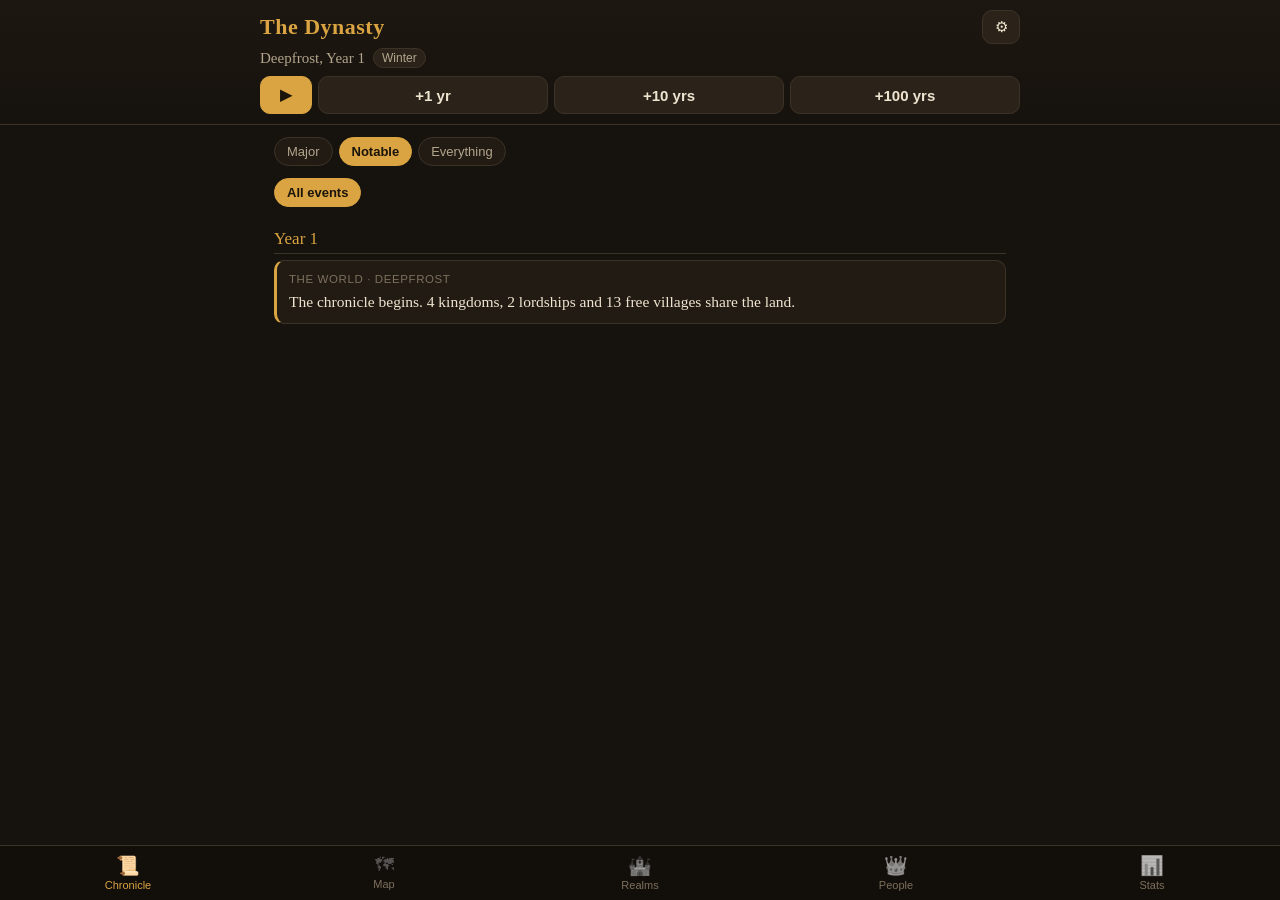
==== index.html @ d068187b "Prototype 0.1: living world sim with chronicle, map, realms, people and stats Installable as a home-" ====
<!doctype html>
<html lang="en">
<head>
  <meta charset="utf-8">
  <meta name="viewport" content="width=device-width, initial-scale=1, viewport-fit=cover">
  <title>The Dynasty</title>
  <meta name="description" content="A living world sim: kingdoms, villages, vagabonds and dynasties that write their own history.">
  <meta name="theme-color" content="#16120d">
  <meta name="apple-mobile-web-app-capable" content="yes">
  <meta name="mobile-web-app-capable" content="yes">
  <meta name="apple-mobile-web-app-status-bar-style" content="black-translucent">
  <meta name="apple-mobile-web-app-title" content="The Dynasty">
  <link rel="manifest" href="manifest.webmanifest">
  <link rel="icon" href="icons/icon-192.png">
  <link rel="apple-touch-icon" href="icons/apple-touch-icon.png">
  <link rel="stylesheet" href="css/style.css">
</head>
<body>
  <header class="top">
    <div class="brand">
      <h1>The Dynasty</h1>
      <button class="icon-btn" id="btnWorld" aria-label="New world">⚙</button>
    </div>
    <div class="date"><span id="date">—</span><span class="season" id="season"></span></div>
    <div class="controls">
      <button id="btnPlay" class="ctl primary" aria-label="Play">▶</button>
      <button id="btnYear" class="ctl">+1 yr</button>
      <button id="btnTen" class="ctl">+10 yrs</button>
      <button id="btnHundred" class="ctl">+100 yrs</button>
    </div>
    <div class="progress" id="progress" hidden><div id="progressBar"></div></div>
  </header>

  <main id="view"></main>

  <nav class="tabs" id="tabs">
    <button data-tab="chronicle" class="on"><span>📜</span>Chronicle</button>
    <button data-tab="map"><span>🗺</span>Map</button>
    <button data-tab="realms"><span>🏰</span>Realms</button>
    <button data-tab="people"><span>👑</span>People</button>
    <button data-tab="stats"><span>📊</span>Stats</button>
  </nav>

  <div class="sheet-wrap" id="sheetWrap" hidden>
    <div class="sheet" id="sheet" role="dialog" aria-modal="true"></div>
  </div>

  <script type="module" src="js/ui.js"></script>
</body>
</html>
---- css/style.css ----
[hidden] { display: none !important; }
:root {
  --bg: #16120d; --panel: #211b14; --panel2: #2b231a; --line: #3d3226; --ink: #efe4cf; --dim: #b3a58c; --faint: #7d705c;
  --gold: #d9a441; --red: #d0503c; --green: #6fbf73; --blue: #6aa6e0;
  --serif: "Iowan Old Style", "Palatino Linotype", Palatino, Georgia, serif;
  --sans: -apple-system, BlinkMacSystemFont, "Segoe UI", Roboto, sans-serif;
  --safe-b: env(safe-area-inset-bottom, 0px); --safe-t: env(safe-area-inset-top, 0px);
}
* { box-sizing: border-box; -webkit-tap-highlight-color: transparent; }
html, body { margin: 0; background: var(--bg); color: var(--ink); font-family: var(--sans); font-size: 15px; }
body { padding-bottom: calc(64px + var(--safe-b)); min-height: 100vh; }
button { font: inherit; color: inherit; cursor: pointer; }

.top { position: sticky; top: 0; z-index: 5; background: linear-gradient(#1d1711, #16120d); border-bottom: 1px solid var(--line); padding: calc(10px + var(--safe-t)) 14px 10px; }
.brand { display: flex; align-items: center; justify-content: space-between; }
.brand h1 { font-family: var(--serif); font-size: 22px; margin: 0; letter-spacing: .5px; color: var(--gold); }
.icon-btn { background: var(--panel2); border: 1px solid var(--line); border-radius: 10px; width: 38px; height: 34px; }
.date { margin: 4px 0 8px; color: var(--dim); font-family: var(--serif); display: flex; gap: 8px; align-items: center; }
.season { font-size: 12px; padding: 2px 8px; border-radius: 99px; background: var(--panel2); border: 1px solid var(--line); font-family: var(--sans); }
.controls { display: grid; grid-template-columns: 52px 1fr 1fr 1fr; gap: 6px; }
.ctl { background: var(--panel2); border: 1px solid var(--line); border-radius: 10px; padding: 9px 0; font-weight: 600; }
.ctl.primary { background: var(--gold); color: #1b140b; border-color: var(--gold); }
.ctl:disabled { opacity: .45; }
.progress { height: 4px; background: var(--panel2); border-radius: 4px; margin-top: 8px; overflow: hidden; }
.progress div { height: 100%; width: 0; background: var(--gold); transition: width .1s; }

main { padding: 12px 14px 20px; }
.tabs { position: fixed; bottom: 0; left: 0; right: 0; display: grid; grid-template-columns: repeat(5, 1fr); background: #120e0a; border-top: 1px solid var(--line); padding-bottom: var(--safe-b); z-index: 6; }
.tabs button { background: none; border: 0; padding: 8px 0 9px; font-size: 11px; color: var(--faint); display: flex; flex-direction: column; align-items: center; gap: 2px; }
.tabs button span { font-size: 19px; filter: grayscale(1); opacity: .7; }
.tabs button.on { color: var(--gold); }
.tabs button.on span { filter: none; opacity: 1; }

.chips { display: flex; gap: 6px; overflow-x: auto; padding-bottom: 6px; margin-bottom: 6px; scrollbar-width: none; }
.chip { flex: none; background: var(--panel); border: 1px solid var(--line); border-radius: 99px; padding: 6px 12px; font-size: 13px; color: var(--dim); }
.chip.on { background: var(--gold); color: #1b140b; border-color: var(--gold); font-weight: 600; }
.search { width: 100%; background: var(--panel); border: 1px solid var(--line); color: var(--ink); border-radius: 10px; padding: 10px 12px; font: inherit; margin-bottom: 10px; }

.year { font-family: var(--serif); color: var(--gold); margin: 16px 0 6px; font-size: 17px; border-bottom: 1px solid var(--line); padding-bottom: 4px; }
.entry { background: var(--panel); border: 1px solid var(--line); border-left: 3px solid var(--line); border-radius: 10px; padding: 10px 12px; margin-bottom: 8px; line-height: 1.45; font-family: var(--serif); font-size: 15.5px; }
.entry.i3 { border-left-color: var(--gold); }
.entry.i2 { border-left-color: #8a6a3a; }
.entry.i1 { font-size: 14px; color: var(--dim); }
.entry .meta { font-family: var(--sans); font-size: 11.5px; color: var(--faint); margin-bottom: 3px; text-transform: uppercase; letter-spacing: .6px; }
.entry .who { display: flex; flex-wrap: wrap; gap: 6px; margin-top: 7px; }
.pill { font-family: var(--sans); font-size: 12px; background: var(--panel2); border: 1px solid var(--line); border-radius: 99px; padding: 3px 9px; color: var(--ink); }
.pill.dead { color: var(--faint); text-decoration: line-through; }
.more { width: 100%; background: var(--panel2); border: 1px solid var(--line); border-radius: 10px; padding: 11px; color: var(--dim); margin-top: 6px; }
.empty { color: var(--dim); text-align: center; padding: 40px 10px; font-family: var(--serif); line-height: 1.5; }

.card { background: var(--panel); border: 1px solid var(--line); border-radius: 12px; padding: 12px; margin-bottom: 10px; }
.card.tap { cursor: pointer; }
.card h3 { margin: 0 0 2px; font-family: var(--serif); font-size: 18px; display: flex; align-items: center; gap: 8px; }
.swatch { width: 12px; height: 12px; border-radius: 3px; flex: none; display: inline-block; }
.sub { color: var(--dim); font-size: 13px; }
.kv { display: grid; grid-template-columns: repeat(3, 1fr); gap: 6px; margin-top: 10px; }
.kv div { background: var(--panel2); border-radius: 8px; padding: 6px 8px; }
.kv b { display: block; font-size: 15px; }
.kv small { color: var(--faint); font-size: 11px; text-transform: uppercase; letter-spacing: .5px; }
.tag { display: inline-block; font-size: 11.5px; padding: 2px 8px; border-radius: 99px; background: var(--panel2); border: 1px solid var(--line); color: var(--dim); margin: 2px 3px 0 0; }
.tag.war { color: #ffb4a6; border-color: #6a2e24; }
.tag.title { color: var(--gold); border-color: #6b5226; }
.tag.rep { color: #e9a3ff; border-color: #563063; }

.mapbox { position: relative; border-radius: 12px; overflow: hidden; border: 1px solid var(--line); background: #10202c; touch-action: pan-y; }
.mapbox canvas { display: block; width: 100%; height: auto; image-rendering: pixelated; }
.legend { display: flex; flex-wrap: wrap; gap: 6px 12px; margin: 10px 2px; font-size: 12px; color: var(--dim); }
.legend span { display: inline-flex; align-items: center; gap: 5px; }

.stats { display: grid; grid-template-columns: 1fr 1fr; gap: 8px; }
.stat { background: var(--panel); border: 1px solid var(--line); border-radius: 12px; padding: 12px; }
.stat b { font-size: 24px; font-family: var(--serif); color: var(--gold); display: block; }
.stat small { color: var(--dim); }
h2.sec { font-family: var(--serif); font-size: 18px; margin: 18px 0 8px; color: var(--gold); }

.sheet-wrap { position: fixed; inset: 0; background: rgba(0,0,0,.55); z-index: 20; display: flex; align-items: flex-end; }
.sheet { background: var(--bg); border-top: 1px solid var(--line); border-radius: 16px 16px 0 0; width: 100%; max-height: 88vh; overflow-y: auto; padding: 8px 16px calc(24px + var(--safe-b)); }
.sheet .grab { width: 40px; height: 5px; border-radius: 5px; background: var(--line); margin: 4px auto 10px; }
.sheet h2 { font-family: var(--serif); margin: 0; font-size: 22px; }
.sheet .close { float: right; background: var(--panel2); border: 1px solid var(--line); border-radius: 99px; width: 32px; height: 32px; }
.bar { height: 6px; border-radius: 4px; background: var(--panel2); overflow: hidden; margin-top: 4px; }
.bar div { height: 100%; background: var(--gold); }
.statgrid { display: grid; grid-template-columns: repeat(5, 1fr); gap: 6px; margin: 10px 0; text-align: center; }
.statgrid div { background: var(--panel); border: 1px solid var(--line); border-radius: 8px; padding: 6px 0; }
.statgrid b { display: block; font-size: 17px; }
.statgrid small { font-size: 10.5px; color: var(--faint); }
.field { display: block; margin: 12px 0; }
.field span { display: block; color: var(--dim); font-size: 13px; margin-bottom: 5px; }
.field input, .field select { width: 100%; background: var(--panel); border: 1px solid var(--line); color: var(--ink); border-radius: 10px; padding: 11px; font: inherit; }
.btn { width: 100%; background: var(--gold); color: #1b140b; border: 0; border-radius: 12px; padding: 13px; font-weight: 700; margin-top: 8px; }
.btn.ghost { background: var(--panel2); color: var(--ink); border: 1px solid var(--line); }
.list a, .link { color: var(--ink); text-decoration: underline; text-decoration-color: var(--faint); cursor: pointer; }
.note { color: var(--faint); font-size: 12.5px; line-height: 1.5; margin-top: 14px; }
@media (min-width: 720px) { main, .top > * { max-width: 760px; margin-left: auto; margin-right: auto; } .sheet { max-width: 760px; margin: 0 auto; } }
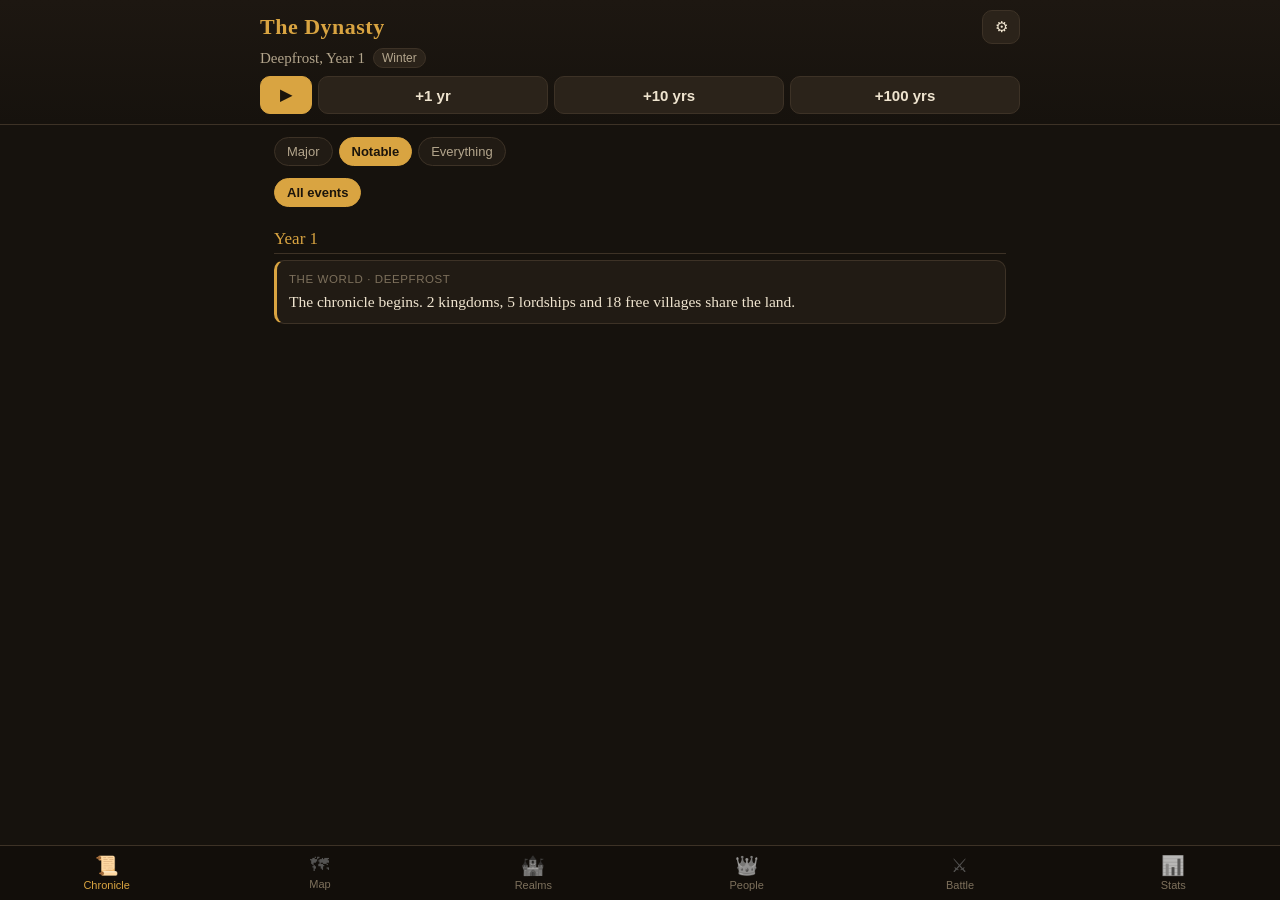
==== commit 505bb5b9: "Prototype 0.2: battle map with HAS sprites, messenger orders, morale and routs Co-Authored-By: Claud" ====
--- a/index.html
+++ b/index.html
@@ -38,6 +38,7 @@
     <button data-tab="map"><span>🗺</span>Map</button>
     <button data-tab="realms"><span>🏰</span>Realms</button>
     <button data-tab="people"><span>👑</span>People</button>
+    <button data-tab="battle"><span>⚔</span>Battle</button>
     <button data-tab="stats"><span>📊</span>Stats</button>
   </nav>
 
--- a/css/style.css
+++ b/css/style.css
@@ -25,7 +25,7 @@
 .progress div { height: 100%; width: 0; background: var(--gold); transition: width .1s; }
 
 main { padding: 12px 14px 20px; }
-.tabs { position: fixed; bottom: 0; left: 0; right: 0; display: grid; grid-template-columns: repeat(5, 1fr); background: #120e0a; border-top: 1px solid var(--line); padding-bottom: var(--safe-b); z-index: 6; }
+.tabs { position: fixed; bottom: 0; left: 0; right: 0; display: grid; grid-template-columns: repeat(6, 1fr); background: #120e0a; border-top: 1px solid var(--line); padding-bottom: var(--safe-b); z-index: 6; }
 .tabs button { background: none; border: 0; padding: 8px 0 9px; font-size: 11px; color: var(--faint); display: flex; flex-direction: column; align-items: center; gap: 2px; }
 .tabs button span { font-size: 19px; filter: grayscale(1); opacity: .7; }
 .tabs button.on { color: var(--gold); }
@@ -92,3 +92,37 @@
 .list a, .link { color: var(--ink); text-decoration: underline; text-decoration-color: var(--faint); cursor: pointer; }
 .note { color: var(--faint); font-size: 12.5px; line-height: 1.5; margin-top: 14px; }
 @media (min-width: 720px) { main, .top > * { max-width: 760px; margin-left: auto; margin-right: auto; } .sheet { max-width: 760px; margin: 0 auto; } }
+
+/* ---------- battle ---------- */
+body.in-battle { overflow: hidden; }
+body.in-battle header.top, body.in-battle .tabs, body.in-battle main { visibility: hidden; }
+.battle { position: fixed; inset: 0; z-index: 30; background: #111; touch-action: none; user-select: none; -webkit-user-select: none; }
+.battle .bf { position: absolute; inset: 0; image-rendering: pixelated; }
+.bbtn { background: rgba(33,27,20,.88); border: 1px solid var(--line); color: var(--ink); border-radius: 10px; padding: 7px 11px; font-weight: 600; font-size: 13px; min-height: 36px; }
+.bbtn.on { background: var(--gold); color: #1b140b; border-color: var(--gold); }
+.bbtn:disabled { opacity: .5; }
+.bhud.btop { position: absolute; top: calc(8px + var(--safe-t)); left: 8px; right: 8px; display: flex; align-items: center; gap: 8px; }
+.btime { font-family: var(--serif); color: var(--gold); font-size: 17px; background: rgba(22,18,13,.8); padding: 6px 10px; border-radius: 10px; }
+.bspeed { margin-left: auto; display: flex; gap: 4px; }
+.btoasts { position: absolute; top: calc(56px + var(--safe-t)); left: 8px; right: 8px; display: flex; flex-direction: column; gap: 4px; pointer-events: none; }
+.btoast { background: rgba(22,18,13,.88); border-left: 3px solid var(--line); border-radius: 8px; padding: 6px 10px; font-size: 13px; font-family: var(--serif); max-width: 520px; }
+.btoast.good { border-left-color: #6fbf73; } .btoast.bad { border-left-color: #e2553f; } .btoast.strat { border-left-color: #ff8a3d; }
+.bmini { position: absolute; right: 8px; bottom: calc(118px + var(--safe-b)); width: 150px; height: 94px; border: 1px solid var(--line); border-radius: 8px; image-rendering: pixelated; }
+.bbtn.fire { position: absolute; left: 8px; bottom: calc(118px + var(--safe-b)); }
+.bdivs { position: absolute; left: 0; right: 0; bottom: 0; display: grid; grid-template-columns: repeat(3, minmax(0, 1fr)); gap: 6px; padding: 8px 8px calc(8px + var(--safe-b)); background: linear-gradient(transparent, rgba(10,8,6,.9) 30%); }
+.bdiv { text-align: left; background: rgba(33,27,20,.92); border: 1px solid var(--line); border-radius: 10px; padding: 7px 8px; display: grid; grid-template-columns: 1fr auto; gap: 3px 6px; min-height: 92px; align-content: start; }
+.bdiv.on { border-color: var(--gold); box-shadow: 0 0 0 1px var(--gold); }
+.bdiv.rout { opacity: .6; }
+.bdname { font-weight: 700; font-size: 13px; overflow: hidden; text-overflow: ellipsis; white-space: nowrap; }
+.bdcount { font-family: var(--serif); color: var(--gold); font-size: 14px; }
+.bmor { grid-column: 1 / -1; height: 5px; background: #3a2f23; border-radius: 4px; overflow: hidden; }
+.bmor i { display: block; height: 100%; }
+.bdst { grid-column: 1 / -1; font-size: 11px; color: var(--dim); line-height: 1.3; }
+.border { position: absolute; left: 8px; right: 8px; bottom: calc(112px + var(--safe-b)); background: rgba(22,18,13,.96); border: 1px solid var(--gold); border-radius: 12px; padding: 10px; z-index: 2; }
+.bordtitle { display: flex; justify-content: space-between; align-items: center; font-family: var(--serif); font-size: 16px; margin-bottom: 8px; }
+.bordgrid { display: grid; grid-template-columns: repeat(3, minmax(0, 1fr)); gap: 6px; }
+.bresult { position: absolute; inset: 0; background: rgba(10,8,6,.92); overflow-y: auto; padding: calc(24px + var(--safe-t)) 18px calc(24px + var(--safe-b)); z-index: 3; }
+.bresult h2 { font-family: var(--serif); color: var(--gold); font-size: 30px; margin: 0 0 6px; }
+.bresult h3 { font-family: var(--serif); margin: 18px 0 6px; }
+.bres { background: var(--panel); border: 1px solid var(--line); border-radius: 10px; padding: 8px 10px; margin-bottom: 6px; }
+@media (min-width: 720px) { .bresult > * { max-width: 640px; margin-left: auto; margin-right: auto; } .border { max-width: 520px; } }
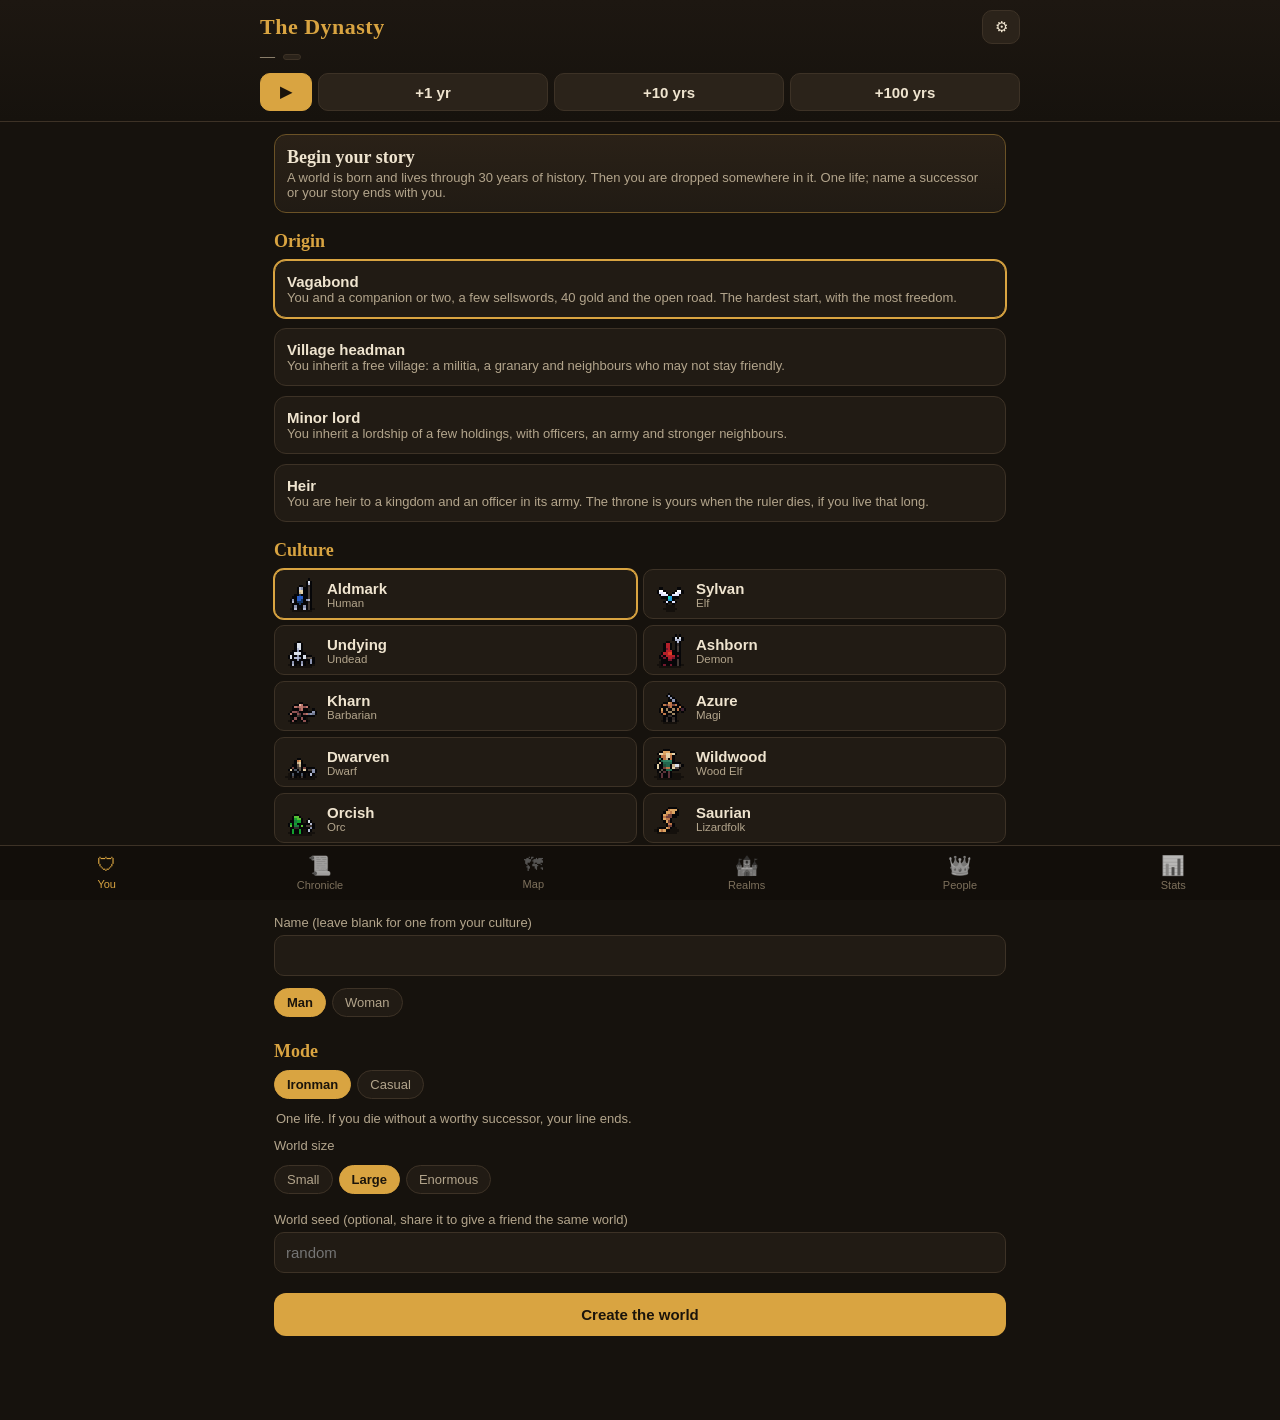
==== commit c423986c: "0.5: play as your own character Character creation after 30 years of history, four origins, role-bas" ====
--- a/index.html
+++ b/index.html
@@ -28,17 +28,17 @@
       <button id="btnTen" class="ctl">+10 yrs</button>
       <button id="btnHundred" class="ctl">+100 yrs</button>
     </div>
-    <div class="progress" id="progress" hidden><div id="progressBar"></div></div>
+    <div class="progress-wrap" id="progress" hidden><div class="progress"><div id="progressBar"></div></div><div class="plabel" id="progressLabel"></div></div>
   </header>
 
   <main id="view"></main>
 
   <nav class="tabs" id="tabs">
-    <button data-tab="chronicle" class="on"><span>📜</span>Chronicle</button>
+    <button data-tab="you" class="on"><span>🛡</span>You</button>
+    <button data-tab="chronicle"><span>📜</span>Chronicle</button>
     <button data-tab="map"><span>🗺</span>Map</button>
     <button data-tab="realms"><span>🏰</span>Realms</button>
     <button data-tab="people"><span>👑</span>People</button>
-    <button data-tab="battle"><span>⚔</span>Battle</button>
     <button data-tab="stats"><span>📊</span>Stats</button>
   </nav>
 
--- a/css/style.css
+++ b/css/style.css
@@ -22,6 +22,7 @@
 .ctl.primary { background: var(--gold); color: #1b140b; border-color: var(--gold); }
 .ctl:disabled { opacity: .45; }
 .progress { height: 4px; background: var(--panel2); border-radius: 4px; margin-top: 8px; overflow: hidden; }
+.plabel { font-size: 12px; color: var(--dim); margin-top: 4px; font-family: var(--serif); }
 .progress div { height: 100%; width: 0; background: var(--gold); transition: width .1s; }
 
 main { padding: 12px 14px 20px; }
@@ -108,7 +109,8 @@
 .btoast { background: rgba(22,18,13,.88); border-left: 3px solid var(--line); border-radius: 8px; padding: 6px 10px; font-size: 13px; font-family: var(--serif); max-width: 520px; }
 .btoast.good { border-left-color: #6fbf73; } .btoast.bad { border-left-color: #e2553f; } .btoast.strat { border-left-color: #ff8a3d; }
 .bmini { position: absolute; right: 8px; bottom: calc(118px + var(--safe-b)); width: 150px; height: 94px; border: 1px solid var(--line); border-radius: 8px; image-rendering: pixelated; }
-.bbtn.fire { position: absolute; left: 8px; bottom: calc(118px + var(--safe-b)); }
+.bbtn.fire, .bfirebar { position: absolute; left: 8px; bottom: calc(118px + var(--safe-b)); }
+.bfirebar { display: flex; gap: 6px; right: 166px; flex-wrap: wrap; }
 .bdivs { position: absolute; left: 0; right: 0; bottom: 0; display: grid; grid-template-columns: repeat(3, minmax(0, 1fr)); gap: 6px; padding: 8px 8px calc(8px + var(--safe-b)); background: linear-gradient(transparent, rgba(10,8,6,.9) 30%); }
 .bdiv { text-align: left; background: rgba(33,27,20,.92); border: 1px solid var(--line); border-radius: 10px; padding: 7px 8px; display: grid; grid-template-columns: 1fr auto; gap: 3px 6px; min-height: 92px; align-content: start; }
 .bdiv.on { border-color: var(--gold); box-shadow: 0 0 0 1px var(--gold); }
@@ -126,3 +128,41 @@
 .bresult h3 { font-family: var(--serif); margin: 18px 0 6px; }
 .bres { background: var(--panel); border: 1px solid var(--line); border-radius: 10px; padding: 8px 10px; margin-bottom: 6px; }
 @media (min-width: 720px) { .bresult > * { max-width: 640px; margin-left: auto; margin-right: auto; } .border { max-width: 520px; } }
+
+.bdivs.two { grid-template-columns: repeat(4, minmax(0, 1fr)); }
+.bdiv.mini { min-height: 0; padding: 6px 7px; }
+.bdiv.mini .bdname { font-size: 12px; }
+
+/* ---------- overworld map ---------- */
+body.map-mode main { padding: 0; }
+.wmap { position: fixed; left: 0; right: 0; background: #0d1820; touch-action: none; user-select: none; -webkit-user-select: none; z-index: 3; }
+.wmap .wm { position: absolute; inset: 0; image-rendering: pixelated; }
+.wmini { position: absolute; right: 8px; bottom: 8px; width: 126px; height: 84px; border: 1px solid var(--line); border-radius: 8px; image-rendering: pixelated; background: #0d1820; }
+.wzoom { position: absolute; right: 8px; top: 8px; }
+.wcard { position: absolute; left: 8px; right: 142px; bottom: 8px; background: rgba(22,18,13,.95); border: 1px solid var(--line); border-radius: 12px; padding: 10px 12px; max-height: 60%; overflow-y: auto; }
+.wcard h3 { margin: 0 34px 2px 0; font-family: var(--serif); font-size: 17px; }
+.wcard .close { position: absolute; right: 8px; top: 8px; background: var(--panel2); border: 1px solid var(--line); border-radius: 99px; width: 30px; height: 30px; color: var(--ink); }
+.wcard .kv { grid-template-columns: repeat(3, minmax(0, 1fr)); }
+.wrow { display: flex; flex-wrap: wrap; gap: 6px; margin-top: 8px; align-items: center; }
+@media (max-width: 420px) { .wcard { right: 8px; bottom: 100px; } }
+
+/* ---------- you ---------- */
+.hero-card { border-color: #6b5226; background: linear-gradient(#2a2117, var(--panel)); }
+.card.danger { border-color: #6a2e24; }
+.card.danger h3 { color: #ffb4a6; }
+button.card { width: 100%; text-align: left; color: var(--ink); font: inherit; display: block; }
+.origin.on, .cult.on { border-color: var(--gold); box-shadow: 0 0 0 1px var(--gold); }
+.cultgrid { display: grid; grid-template-columns: repeat(2, minmax(0, 1fr)); gap: 6px; }
+.cult { display: flex; align-items: center; gap: 8px; background: var(--panel); border: 1px solid var(--line); border-radius: 10px; padding: 6px 8px; text-align: left; }
+.cult small { display: block; color: var(--dim); font-size: 11.5px; }
+.uicon { flex: none; display: inline-block; image-rendering: pixelated; }
+.abtns { display: flex; flex-wrap: wrap; gap: 6px; margin-top: 8px; }
+.abtn { background: var(--panel2); border: 1px solid #6b5226; color: var(--ink); border-radius: 10px; padding: 8px 11px; font-size: 13.5px; font-weight: 600; min-height: 38px; }
+.abtn:active { background: var(--gold); color: #1b140b; }
+.arow { display: flex; gap: 10px; align-items: center; justify-content: space-between; border-top: 1px solid var(--line); padding-top: 9px; margin-top: 9px; }
+.arow > div:first-child { min-width: 0; }
+.arow .abtns { margin-top: 0; justify-content: flex-end; }
+.toast { position: fixed; left: 12px; right: 12px; top: calc(12px + var(--safe-t)); z-index: 60; background: rgba(22,18,13,.97); border: 1px solid var(--gold); border-radius: 12px; padding: 12px 14px; font-family: var(--serif); font-size: 15px; line-height: 1.4; box-shadow: 0 8px 30px rgba(0,0,0,.5); transition: opacity .5s, transform .5s; max-width: 640px; margin: 0 auto; }
+.toast.you { border-color: #e9c46a; }
+.toast.out { opacity: 0; transform: translateY(-10px); }
+.entry.you, .entry.i3.you { border-left-color: #e9c46a; }
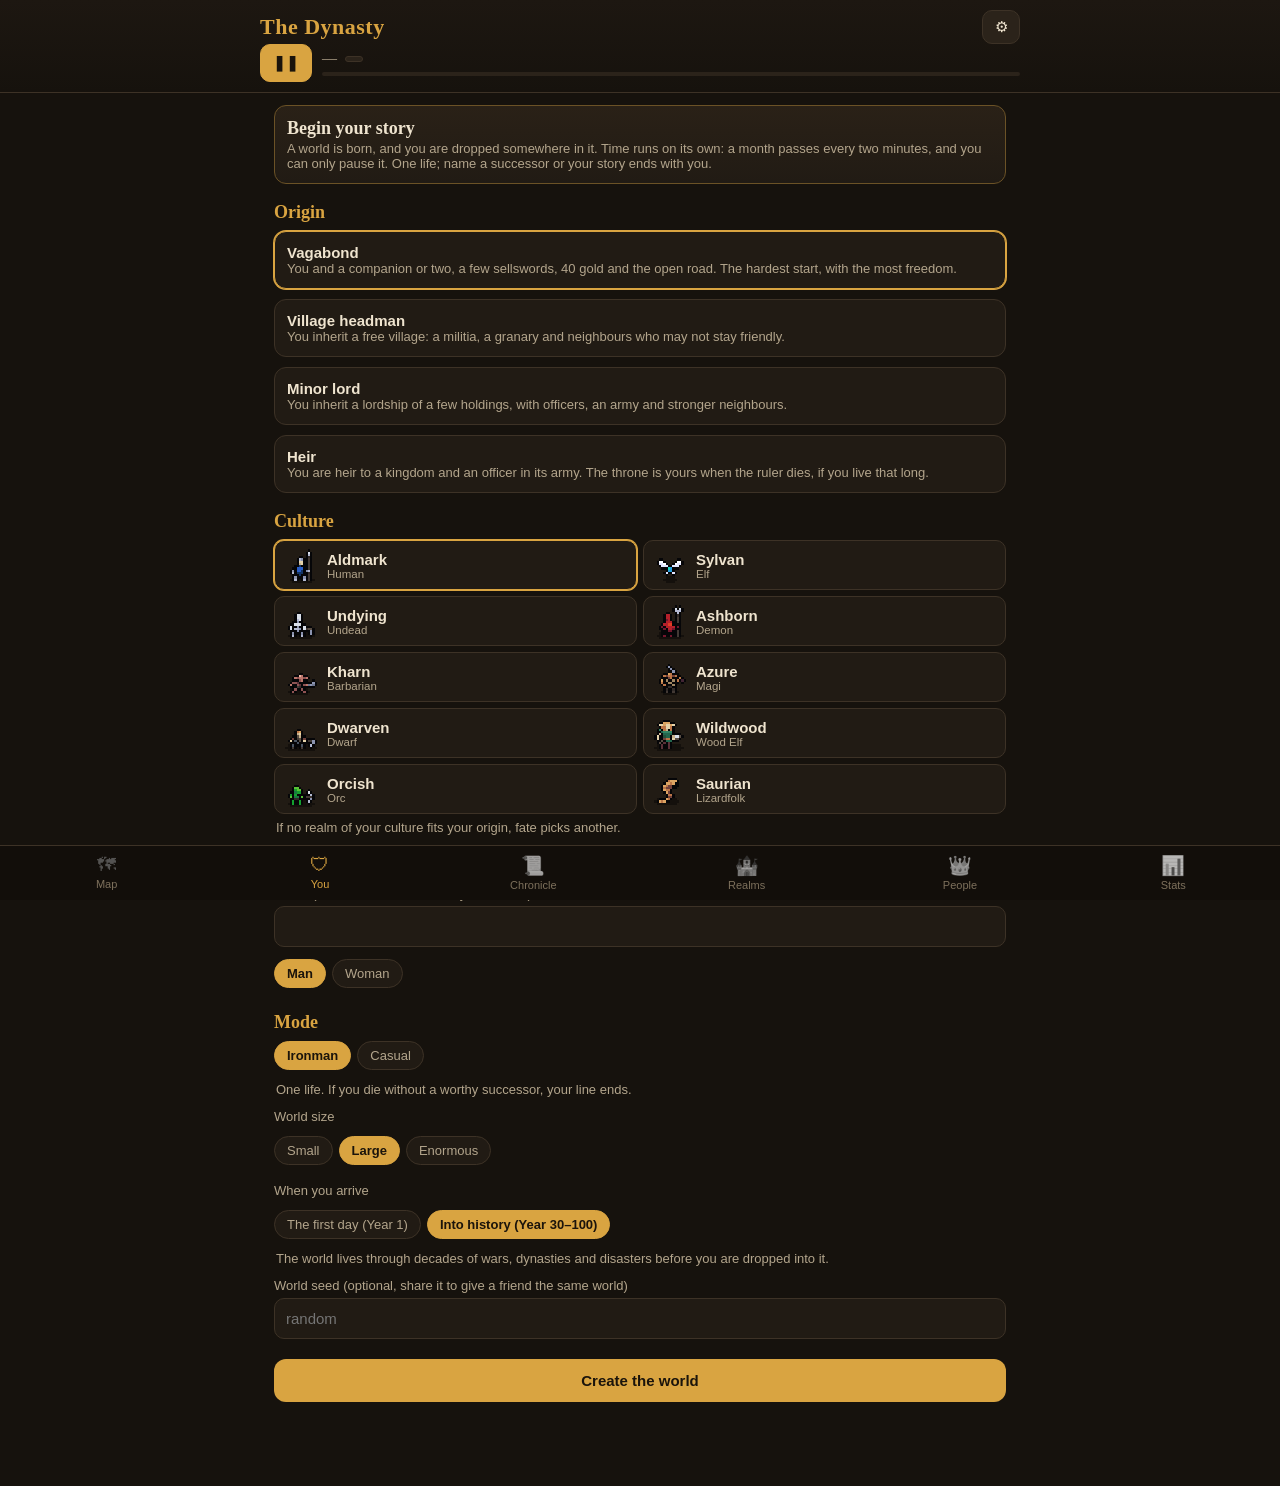
==== commit 7e88d182: "2.2: live map-first play - real-time clock (2 min/month), pause only, follow camera, smooth movement" ====
--- a/index.html
+++ b/index.html
@@ -21,12 +21,9 @@
       <h1>The Dynasty</h1>
       <button class="icon-btn" id="btnWorld" aria-label="New world">⚙</button>
     </div>
-    <div class="date"><span id="date">—</span><span class="season" id="season"></span></div>
-    <div class="controls">
-      <button id="btnPlay" class="ctl primary" aria-label="Play">▶</button>
-      <button id="btnYear" class="ctl">+1 yr</button>
-      <button id="btnTen" class="ctl">+10 yrs</button>
-      <button id="btnHundred" class="ctl">+100 yrs</button>
+    <div class="clock">
+      <button id="btnPlay" class="ctl primary" aria-label="Pause">❚❚</button>
+      <div class="when"><div class="date"><span id="date">—</span><span class="season" id="season"></span></div><div class="mbar"><div id="monthBar"></div></div></div>
     </div>
     <div class="progress-wrap" id="progress" hidden><div class="progress"><div id="progressBar"></div></div><div class="plabel" id="progressLabel"></div></div>
   </header>
@@ -34,9 +31,9 @@
   <main id="view"></main>
 
   <nav class="tabs" id="tabs">
+    <button data-tab="map"><span>🗺</span>Map</button>
     <button data-tab="you" class="on"><span>🛡</span>You</button>
     <button data-tab="chronicle"><span>📜</span>Chronicle</button>
-    <button data-tab="map"><span>🗺</span>Map</button>
     <button data-tab="realms"><span>🏰</span>Realms</button>
     <button data-tab="people"><span>👑</span>People</button>
     <button data-tab="stats"><span>📊</span>Stats</button>
--- a/css/style.css
+++ b/css/style.css
@@ -166,3 +166,29 @@
 .toast.you { border-color: #e9c46a; }
 .toast.out { opacity: 0; transform: translateY(-10px); }
 .entry.you, .entry.i3.you { border-left-color: #e9c46a; }
+
+/* ---------- duels, dynasty ---------- */
+.duel { position: fixed; inset: 0; z-index: 40; background: #111; }
+.duel canvas { position: absolute; inset: 0; image-rendering: pixelated; }
+.dtop { position: absolute; top: calc(8px + var(--safe-t)); left: 8px; right: 8px; display: flex; gap: 8px; align-items: center; }
+.dtitle { font-family: var(--serif); color: var(--gold); font-size: 18px; background: rgba(22,18,13,.8); padding: 6px 10px; border-radius: 10px; }
+.dcap { position: absolute; left: 12px; right: 12px; bottom: calc(80px + var(--safe-b)); text-align: center; font-family: var(--serif); font-size: 18px; background: rgba(22,18,13,.85); border-radius: 12px; padding: 10px; }
+.dcap small { display: block; color: var(--dim); font-size: 12px; font-family: var(--sans); }
+.dbtns { position: absolute; left: 0; right: 0; bottom: calc(20px + var(--safe-b)); display: flex; justify-content: center; gap: 8px; }
+.chips.inline { display: inline-flex; padding: 0; margin: 4px 0 0; flex-wrap: wrap; overflow: visible; }
+.chip.mini { padding: 3px 8px; font-size: 11.5px; }
+.tree { margin: 4px 0; }
+.branch { margin-left: 14px; padding-left: 10px; border-left: 1px solid var(--line); }
+
+.bbtn.pend { border-color: var(--gold); color: var(--gold); animation: pend 1s ease-in-out infinite alternate; }
+@keyframes pend { from { box-shadow: 0 0 0 0 rgba(217,164,65,.0); } to { box-shadow: 0 0 0 3px rgba(217,164,65,.45); } }
+@media (prefers-reduced-motion: reduce) { .bbtn.pend { animation: none; } }
+
+/* 2.2 live clock */
+.clock { display: grid; grid-template-columns: 52px 1fr; gap: 10px; align-items: center; }
+.clock .ctl { padding: 9px 0; }
+.clock .when .date { margin: 0 0 5px; }
+.mbar { height: 4px; background: var(--panel2); border-radius: 3px; overflow: hidden; }
+.mbar > div { height: 100%; width: 0; background: var(--gold); }
+.clock.paused .mbar > div { background: var(--dim); }
+.wfollow { position: absolute; right: 8px; top: 56px; }
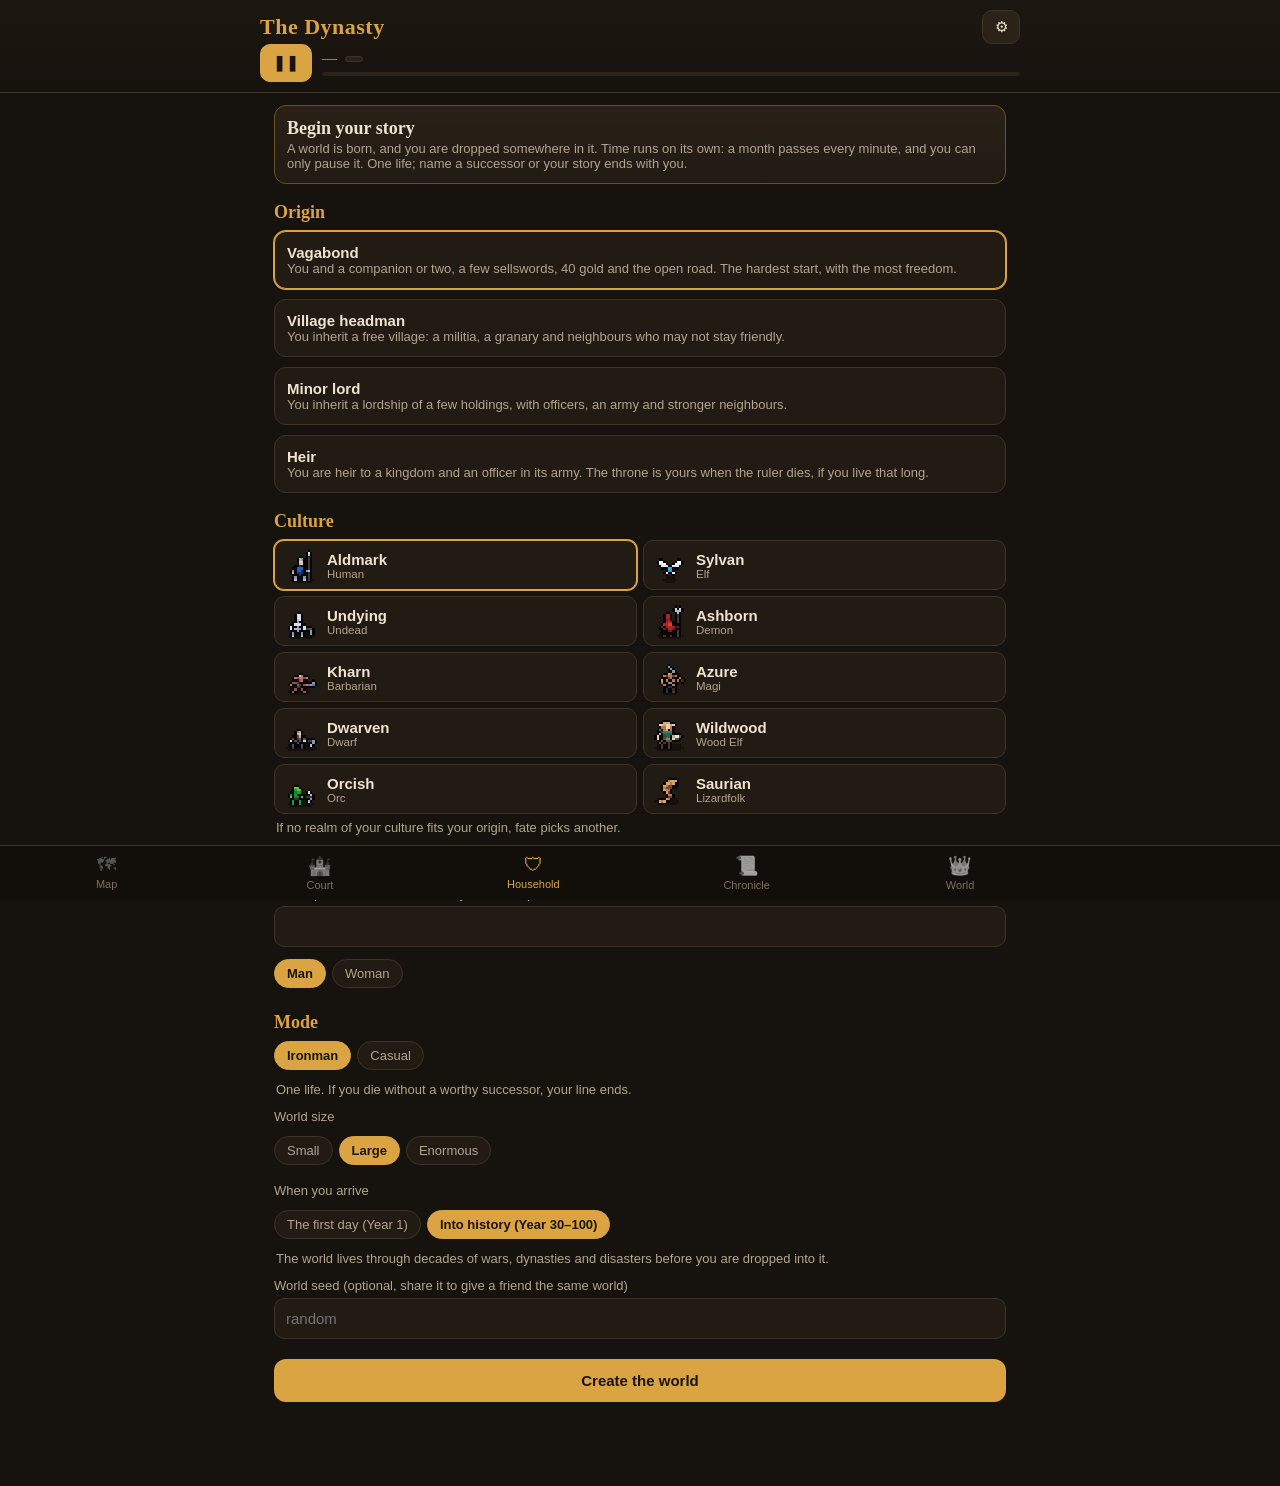
==== commit 8ebefe3b: "2.5: decisions with deadlines, council proposals, the court and presence rule, lead in person, delay" ====
--- a/index.html
+++ b/index.html
@@ -19,7 +19,7 @@
   <header class="top">
     <div class="brand">
       <h1>The Dynasty</h1>
-      <button class="icon-btn" id="btnWorld" aria-label="New world">⚙</button>
+      <div class="hbtns"><button class="icon-btn dbadge" id="btnDecide" aria-label="Decisions waiting" hidden>📜 <b id="dcount">0</b></button><button class="icon-btn" id="btnWorld" aria-label="Settings and saves">⚙</button></div>
     </div>
     <div class="clock">
       <button id="btnPlay" class="ctl primary" aria-label="Pause">❚❚</button>
@@ -32,11 +32,10 @@
 
   <nav class="tabs" id="tabs">
     <button data-tab="map"><span>🗺</span>Map</button>
-    <button data-tab="you" class="on"><span>🛡</span>You</button>
+    <button data-tab="court"><span>🏰</span><i id="courtLabel">Court</i></button>
+    <button data-tab="you" class="on"><span>🛡</span>Household</button>
     <button data-tab="chronicle"><span>📜</span>Chronicle</button>
-    <button data-tab="realms"><span>🏰</span>Realms</button>
-    <button data-tab="people"><span>👑</span>People</button>
-    <button data-tab="stats"><span>📊</span>Stats</button>
+    <button data-tab="world"><span>👑</span>World</button>
   </nav>
 
   <div class="sheet-wrap" id="sheetWrap" hidden>
--- a/css/style.css
+++ b/css/style.css
@@ -192,3 +192,29 @@
 .mbar > div { height: 100%; width: 0; background: var(--gold); }
 .clock.paused .mbar > div { background: var(--dim); }
 .wfollow { position: absolute; right: 8px; top: 56px; }
+
+/* 2.4 officer portraits on the battle cards */
+.bport { width: 28px; height: 28px; image-rendering: pixelated; display: inline-block; vertical-align: middle; margin: -6px 4px -4px -2px; }
+.bdiv.res { border-color: var(--gold); }
+
+/* 2.4 up to 8 officers a side: one scrolling strip of officer cards so the field stays visible */
+.bdivs { display: flex; overflow-x: auto; scroll-snap-type: x proximity; -webkit-overflow-scrolling: touch; }
+.bdivs > .bdiv { flex: 0 0 calc((100% - 12px) / 3); scroll-snap-align: start; }
+.bdivs.two > .bdiv { flex: 0 0 calc((100% - 18px) / 4); }
+.bdiv.side1 { border-top-style: dashed; }
+
+/* 2.5 portraits, decisions, court */
+.portrait { display: inline-block; flex: none; image-rendering: pixelated; border-radius: 6px; background-color: #2a2219; box-shadow: inset 0 0 0 1px var(--line); vertical-align: middle; }
+.hbtns { display: flex; gap: 6px; align-items: center; }
+.dbadge { width: auto; padding: 0 10px; font-size: 14px; display: inline-flex; gap: 4px; align-items: center; }
+.dbadge b { color: var(--gold); }
+.dbadge.new { animation: dpulse 1.2s ease-in-out 3; }
+@keyframes dpulse { 50% { box-shadow: 0 0 0 4px rgba(224,176,64,.45); } }
+.dcard { display: grid; grid-template-columns: auto 1fr; gap: 10px; align-items: start; }
+.dcard h3 { margin: 0 0 2px; }
+.dcard .when { color: var(--dim); font-size: 12px; }
+.dcard .abtns { grid-column: 1 / -1; }
+.dcard.late .when { color: #e2553f; }
+.away { border-color: #e0b040; }
+.subtabs { display: flex; gap: 6px; margin-bottom: 10px; }
+#tabs i { font-style: normal; }
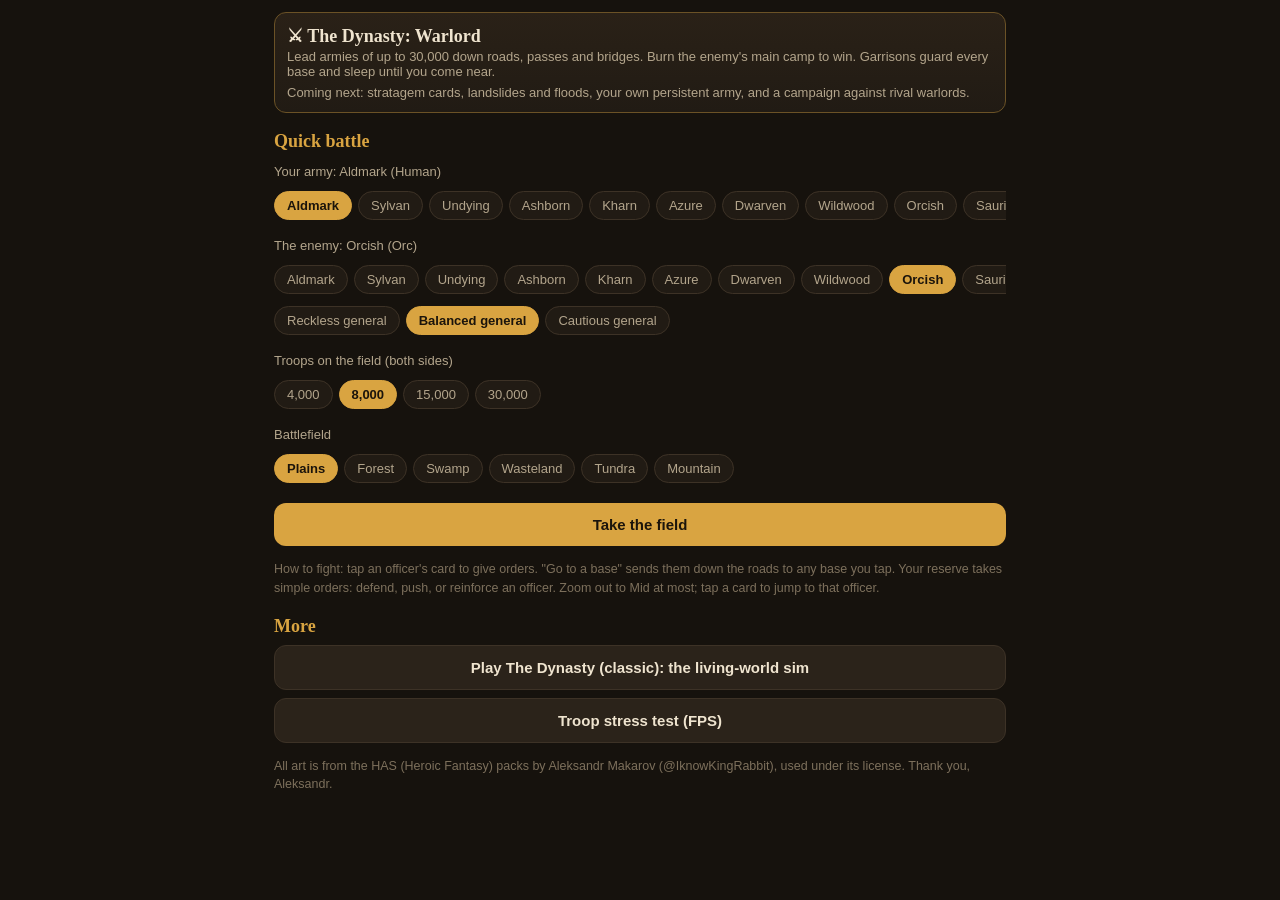
==== commit d11bc74c: "3.1: Warlord road battle maps; classic game moved to /classic Co-Authored-By: Claude Opus 5.5 <norep" ====
--- a/index.html
+++ b/index.html
@@ -3,45 +3,20 @@
 <head>
   <meta charset="utf-8">
   <meta name="viewport" content="width=device-width, initial-scale=1, viewport-fit=cover">
-  <title>The Dynasty</title>
-  <meta name="description" content="A living world sim: kingdoms, villages, vagabonds and dynasties that write their own history.">
+  <title>The Dynasty: Warlord</title>
+  <meta name="description" content="Lead armies of up to 30,000 down roads, passes and bridges in Dynasty Warriors style battles.">
   <meta name="theme-color" content="#16120d">
   <meta name="apple-mobile-web-app-capable" content="yes">
   <meta name="mobile-web-app-capable" content="yes">
   <meta name="apple-mobile-web-app-status-bar-style" content="black-translucent">
-  <meta name="apple-mobile-web-app-title" content="The Dynasty">
+  <meta name="apple-mobile-web-app-title" content="Warlord">
   <link rel="manifest" href="manifest.webmanifest">
   <link rel="icon" href="icons/icon-192.png">
   <link rel="apple-touch-icon" href="icons/apple-touch-icon.png">
   <link rel="stylesheet" href="css/style.css">
 </head>
-<body>
-  <header class="top">
-    <div class="brand">
-      <h1>The Dynasty</h1>
-      <div class="hbtns"><button class="icon-btn dbadge" id="btnDecide" aria-label="Decisions waiting" hidden>📜 <b id="dcount">0</b></button><button class="icon-btn" id="btnWorld" aria-label="Settings and saves">⚙</button></div>
-    </div>
-    <div class="clock">
-      <button id="btnPlay" class="ctl primary" aria-label="Pause">❚❚</button>
-      <div class="when"><div class="date"><span id="date">—</span><span class="season" id="season"></span></div><div class="mbar"><div id="monthBar"></div></div></div>
-    </div>
-    <div class="progress-wrap" id="progress" hidden><div class="progress"><div id="progressBar"></div></div><div class="plabel" id="progressLabel"></div></div>
-  </header>
-
-  <main id="view"></main>
-
-  <nav class="tabs" id="tabs">
-    <button data-tab="map"><span>🗺</span>Map</button>
-    <button data-tab="court"><span>🏰</span><i id="courtLabel">Court</i></button>
-    <button data-tab="you" class="on"><span>🛡</span>Household</button>
-    <button data-tab="chronicle"><span>📜</span>Chronicle</button>
-    <button data-tab="world"><span>👑</span>World</button>
-  </nav>
-
-  <div class="sheet-wrap" id="sheetWrap" hidden>
-    <div class="sheet" id="sheet" role="dialog" aria-modal="true"></div>
-  </div>
-
-  <script type="module" src="js/ui.js"></script>
+<body class="warlord">
+  <main id="view" style="padding-top:calc(12px + env(safe-area-inset-top, 0px))"></main>
+  <script type="module" src="js/warlord.js"></script>
 </body>
 </html>
--- a/css/style.css
+++ b/css/style.css
@@ -218,3 +218,10 @@
 .away { border-color: #e0b040; }
 .subtabs { display: flex; gap: 6px; margin-bottom: 10px; }
 #tabs i { font-style: normal; }
+
+/* 2.7 ceremony scenes */
+.scene { position: fixed; inset: 0; z-index: 60; background: rgba(10,8,6,.94); display: flex; flex-direction: column; align-items: center; padding: calc(16px + env(safe-area-inset-top, 0px)) 12px calc(16px + env(safe-area-inset-bottom, 0px)); overflow-y: auto; }
+.scene canvas { width: min(100%, 540px); aspect-ratio: 360 / 210; image-rendering: pixelated; border: 2px solid var(--gold); border-radius: 10px; flex: none; }
+.scenetext { width: min(100%, 540px); margin-top: 12px; }
+.scenetext h2 { margin: 0 0 6px; color: var(--gold); }
+.scenetext .abtns { margin-top: 12px; display: grid; gap: 8px; }
